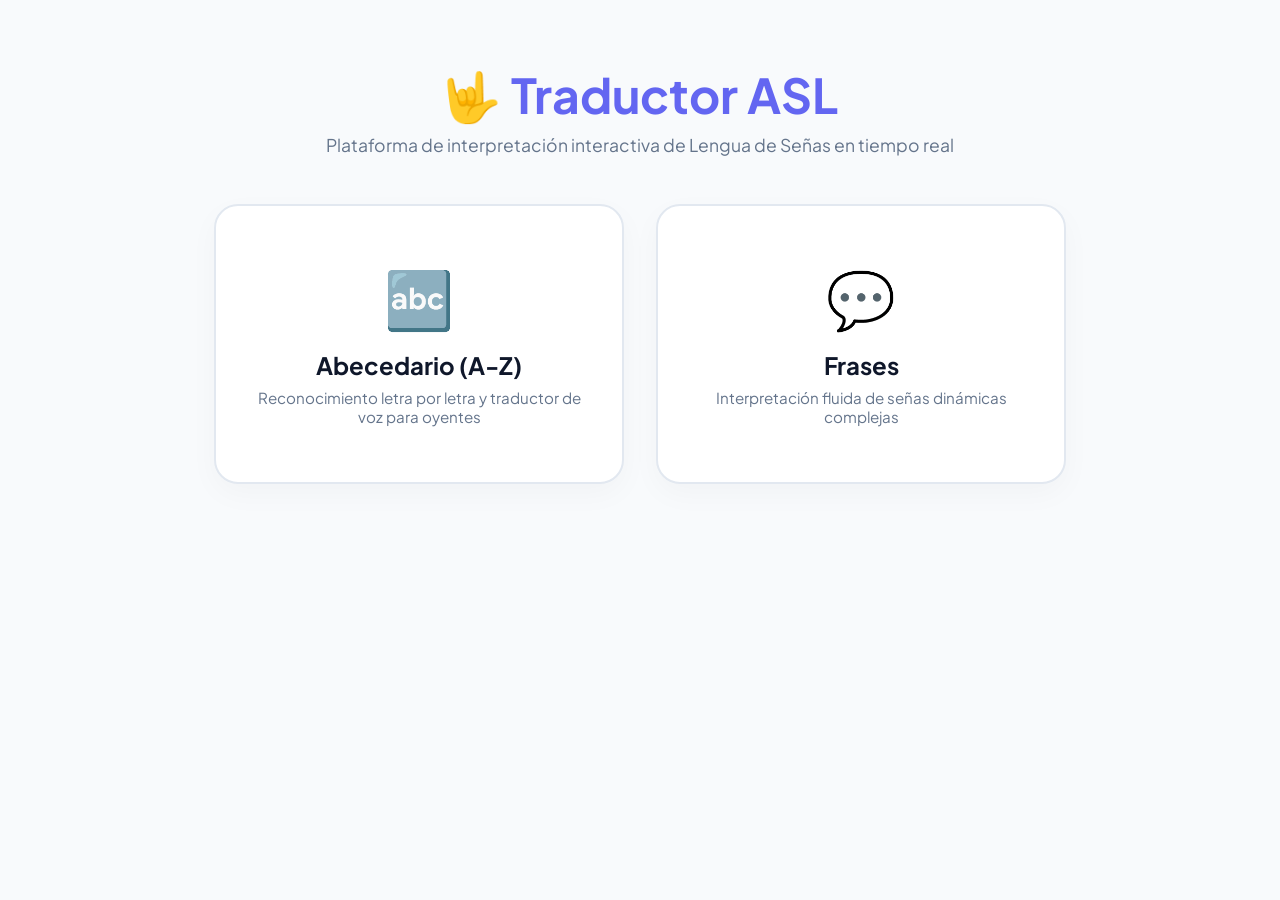
==== index.html @ 64b0106a "Add files via upload" ====
<!DOCTYPE html>
<html lang="es">
<head>
  <meta charset="UTF-8">
  <meta name="viewport" content="width=device-width, initial-scale=1.0">
  <title>Traductor ASL - Inicio</title>
  <link href="https://fonts.googleapis.com/css2?family=Plus+Jakarta+Sans:wght@400;600;700&display=swap" rel="stylesheet">
  <link rel="stylesheet" href="style.css">
  <style>
    .hero-container {
      width: 100%;
      max-width: 900px;
      margin-top: 4rem;
      text-align: center;
      padding: 0 1.5rem;
    }
    .hero-title { font-size: 3rem; font-weight: 700; color: #6366f1; margin-bottom: 0.5rem; }
    .hero-subtitle { font-size: 1.1rem; color: #64748b; margin-bottom: 3rem; }
    .nav-grid { display: grid; grid-template-columns: 1fr 1fr; gap: 2rem; width: 100%; }
    .nav-card {
      background: white; border: 2px solid #e2e8f0; border-radius: 24px;
      padding: 3.5rem 2rem; text-decoration: none; color: #0f172a; text-align: center;
      transition: all 0.3s ease; box-shadow: 0 10px 30px rgba(0,0,0,0.03);
    }
    .nav-card:hover {
      border-color: #6366f1; transform: translateY(-5px);
      box-shadow: 0 20px 40px rgba(99, 102, 241, 0.12);
    }
    .nav-icon { font-size: 3.5rem; margin-bottom: 1rem; }
    .nav-card h3 { font-size: 1.5rem; font-weight: 700; margin-bottom: 0.5rem; }
    .nav-card p { color: #64748b; font-size: 0.95rem; }
  </style>
</head>
<body>
  <div class="hero-container">
    <h1 class="hero-title">🤟 Traductor ASL</h1>
    <p class="hero-subtitle">Plataforma de interpretación interactiva de Lengua de Señas en tiempo real</p>
    
    <div class="nav-grid">
      <a href="abecedario.html" class="nav-card">
        <div class="nav-icon">🔤</div>
        <h3>Abecedario (A-Z)</h3>
        <p>Reconocimiento letra por letra y traductor de voz para oyentes</p>
      </a>
      <a href="frases.html" class="nav-card">
        <div class="nav-icon">💬</div>
        <h3>Frases</h3>
        <p>Interpretación fluida de señas dinámicas complejas</p>
      </a>
    </div>
  </div>
</body>
</html>
---- style.css ----
:root {
  --primary: #6366f1;
  --primary-hover: #4f46e5;
  --bg-color: #f8fafc;
  --card-bg: #ffffff;
  --text-main: #0f172a;
  --text-muted: #64748b;
  --accent-green: #10b981;
  --accent-red: #ef4444;
  --border: #e2e8f0;
  --radius: 16px;
}

* { 
  box-sizing: border-box; 
  margin: 0; 
  padding: 0; 
  font-family: 'Plus Jakarta Sans', sans-serif;
  -webkit-tap-highlight-color: transparent;
}

body {
  background-color: var(--bg-color);
  color: var(--text-main);
  min-height: 100vh;
  display: flex;
  flex-direction: column;
  align-items: center;
}

header {
  width: 100%;
  background: var(--card-bg);
  padding: 1rem 1.2rem;
  display: flex;
  justify-content: space-between;
  align-items: center;
  border-bottom: 1px solid var(--border);
  position: sticky;
  top: 0;
  z-index: 100;
}

.brand-title {
  font-size: 1.1rem;
  font-weight: 700;
  color: var(--primary);
}

.back-btn {
  text-decoration: none;
  color: var(--text-muted);
  font-weight: 600;
  font-size: 0.9rem;
}

/* CONTENEDOR RESPONSIVO */
.dashboard-container {
  width: 100%;
  max-width: 1200px;
  padding: 1rem;
  display: grid;
  grid-template-columns: 1fr;
  gap: 1.2rem;
}

.card {
  background: var(--card-bg);
  border-radius: var(--radius);
  border: 1px solid var(--border);
  padding: 1.2rem;
  box-shadow: 0 4px 15px rgba(0, 0, 0, 0.03);
  display: flex;
  flex-direction: column;
  gap: 1rem;
}

/* ADAPTACIÓN DE CÁMARA PARA MÓVIL */
.video-wrapper {
  position: relative;
  width: 100%;
  aspect-ratio: 4 / 3;
  background: #090d16;
  border-radius: 12px;
  overflow: hidden;
}

video { display: none; }
canvas { 
  width: 100%; 
  height: 100%; 
  transform: scaleX(-1); 
  object-fit: cover; 
}

.prediction-badge { 
  text-align: center; 
}

.predicted-text {
  font-size: 1.8rem;
  font-weight: 700;
  color: var(--primary);
  min-height: 2.4rem;
}

.confidence-text {
  color: var(--text-muted);
  font-size: 0.85rem;
  font-weight: 600;
}

.section-title {
  font-size: 1rem;
  font-weight: 700;
  color: var(--text-main);
}

.sentence-box, .stt-box {
  width: 100%;
  min-height: 90px;
  background: #f1f5f9;
  border: 2px dashed #cbd5e1;
  border-radius: 12px;
  padding: 1rem;
  font-size: 1.1rem;
  font-weight: 600;
  color: var(--text-main);
  word-wrap: break-word;
}

.stt-box {
  background: #eef2ff;
  border: none;
  color: var(--primary);
  display: flex;
  align-items: center;
  justify-content: center;
  text-align: center;
}

/* BOTONES TÁCTILES GRANDES (MÍNIMO 48PX DE ALTO) */
.action-grid {
  display: grid;
  grid-template-columns: 1fr 1fr;
  gap: 0.6rem;
}

.btn-action {
  border: none;
  min-height: 48px;
  padding: 0.75rem;
  border-radius: 10px;
  font-weight: 600;
  font-size: 0.85rem;
  cursor: pointer;
  background: #f1f5f9;
  color: var(--text-main);
  touch-action: manipulation;
}

.btn-primary { background: var(--primary); color: white; }
.btn-danger { background: #fee2e2; color: var(--accent-red); }

.btn-mic {
  width: 100%;
  min-height: 52px;
  background: var(--accent-green);
  color: white;
  border: none;
  padding: 0.8rem;
  border-radius: 12px;
  font-weight: 700;
  font-size: 1rem;
  cursor: pointer;
  display: flex;
  align-items: center;
  justify-content: center;
  gap: 0.5rem;
  touch-action: manipulation;
}

.btn-mic.recording {
  background: var(--accent-red);
}

/* PANTALLAS DE ESCRITORIO / TABLETS GRANDES (> 900PX) */
@media (min-width: 900px) {
  .dashboard-container {
    grid-template-columns: 1.2fr 1fr;
    padding: 2.5rem 1.5rem;
    gap: 2rem;
  }

  .card { padding: 1.8rem; }
  .predicted-text { font-size: 2.4rem; }
  .section-title { font-size: 1.1rem; }
}
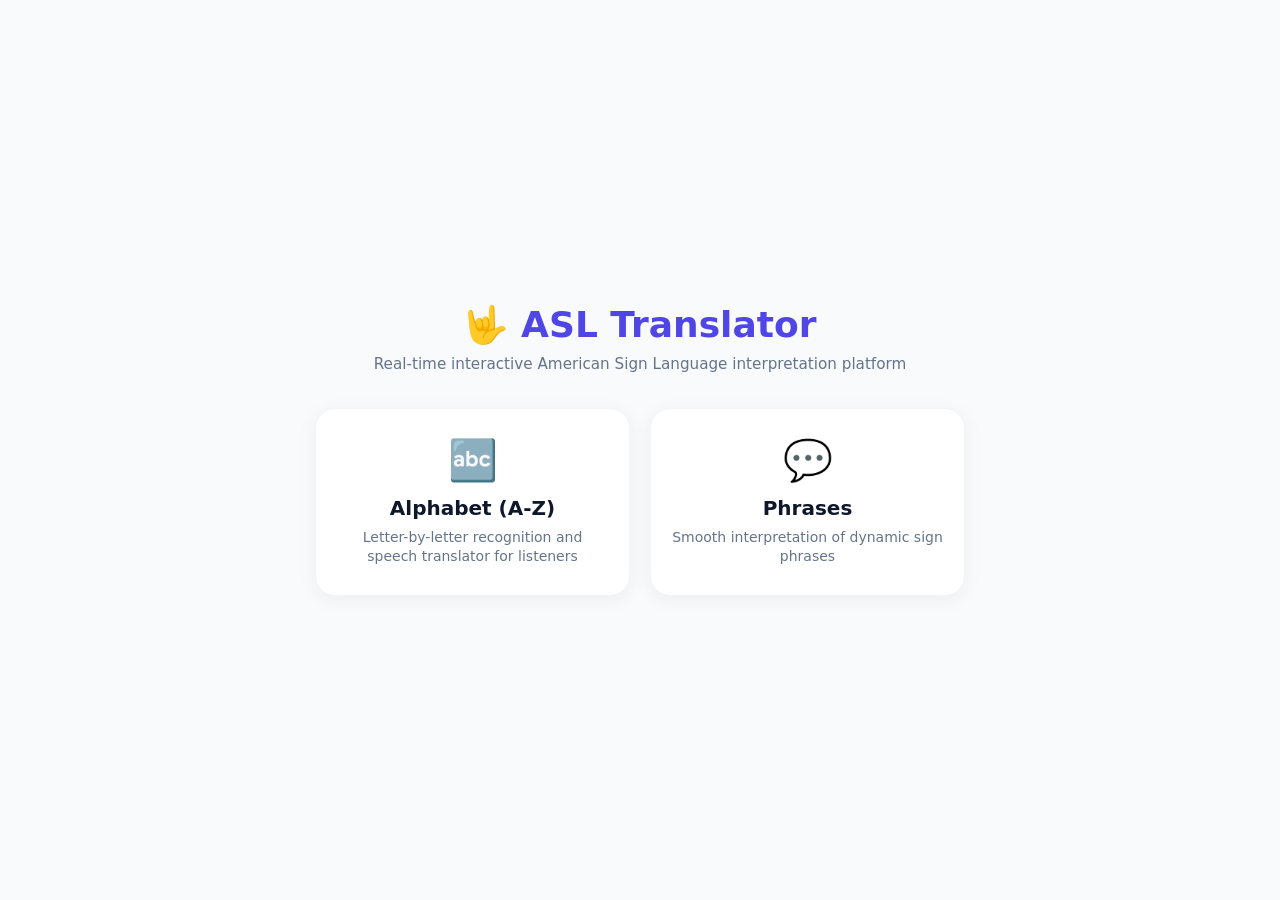
==== commit 3704ed2e: "Add files via upload" ====
--- a/index.html
+++ b/index.html
@@ -1,53 +1,31 @@
 <!DOCTYPE html>
-<html lang="es">
+<html lang="en">
 <head>
   <meta charset="UTF-8">
   <meta name="viewport" content="width=device-width, initial-scale=1.0">
-  <title>Traductor ASL - Inicio</title>
-  <link href="https://fonts.googleapis.com/css2?family=Plus+Jakarta+Sans:wght@400;600;700&display=swap" rel="stylesheet">
+  <title>ASL Translator</title>
   <link rel="stylesheet" href="style.css">
-  <style>
-    .hero-container {
-      width: 100%;
-      max-width: 900px;
-      margin-top: 4rem;
-      text-align: center;
-      padding: 0 1.5rem;
-    }
-    .hero-title { font-size: 3rem; font-weight: 700; color: #6366f1; margin-bottom: 0.5rem; }
-    .hero-subtitle { font-size: 1.1rem; color: #64748b; margin-bottom: 3rem; }
-    .nav-grid { display: grid; grid-template-columns: 1fr 1fr; gap: 2rem; width: 100%; }
-    .nav-card {
-      background: white; border: 2px solid #e2e8f0; border-radius: 24px;
-      padding: 3.5rem 2rem; text-decoration: none; color: #0f172a; text-align: center;
-      transition: all 0.3s ease; box-shadow: 0 10px 30px rgba(0,0,0,0.03);
-    }
-    .nav-card:hover {
-      border-color: #6366f1; transform: translateY(-5px);
-      box-shadow: 0 20px 40px rgba(99, 102, 241, 0.12);
-    }
-    .nav-icon { font-size: 3.5rem; margin-bottom: 1rem; }
-    .nav-card h3 { font-size: 1.5rem; font-weight: 700; margin-bottom: 0.5rem; }
-    .nav-card p { color: #64748b; font-size: 0.95rem; }
-  </style>
 </head>
 <body>
-  <div class="hero-container">
-    <h1 class="hero-title">🤟 Traductor ASL</h1>
-    <p class="hero-subtitle">Plataforma de interpretación interactiva de Lengua de Señas en tiempo real</p>
-    
-    <div class="nav-grid">
-      <a href="abecedario.html" class="nav-card">
-        <div class="nav-icon">🔤</div>
-        <h3>Abecedario (A-Z)</h3>
-        <p>Reconocimiento letra por letra y traductor de voz para oyentes</p>
+  <main class="main-container">
+    <header class="header">
+      <h1>🤟 ASL Translator</h1>
+      <p>Real-time interactive American Sign Language interpretation platform</p>
+    </header>
+
+    <div class="card-grid">
+      <a href="abecedario.html" class="card">
+        <div class="card-icon">🔤</div>
+        <h2>Alphabet (A-Z)</h2>
+        <p>Letter-by-letter recognition and speech translator for listeners</p>
       </a>
-      <a href="frases.html" class="nav-card">
-        <div class="nav-icon">💬</div>
-        <h3>Frases</h3>
-        <p>Interpretación fluida de señas dinámicas complejas</p>
+
+      <a href="frases.html" class="card">
+        <div class="card-icon">💬</div>
+        <h2>Phrases</h2>
+        <p>Smooth interpretation of dynamic sign phrases</p>
       </a>
     </div>
-  </div>
+  </main>
 </body>
 </html>
--- a/style.css
+++ b/style.css
@@ -1,198 +1,101 @@
-:root {
-  --primary: #6366f1;
-  --primary-hover: #4f46e5;
-  --bg-color: #f8fafc;
-  --card-bg: #ffffff;
-  --text-main: #0f172a;
-  --text-muted: #64748b;
-  --accent-green: #10b981;
-  --accent-red: #ef4444;
-  --border: #e2e8f0;
-  --radius: 16px;
-}
-
-* { 
-  box-sizing: border-box; 
-  margin: 0; 
-  padding: 0; 
-  font-family: 'Plus Jakarta Sans', sans-serif;
-  -webkit-tap-highlight-color: transparent;
+* {
+  box-sizing: border-box;
+  margin: 0;
+  padding: 0;
+  font-family: system-ui, -apple-system, BlinkMacSystemFont, 'Segoe UI', Roboto, sans-serif;
 }
 
 body {
-  background-color: var(--bg-color);
-  color: var(--text-main);
+  background-color: #f8fafc;
+  color: #0f172a;
   min-height: 100vh;
+  display: flex;
+  justify-content: center;
+  align-items: center;
+  padding: 1.5rem 1rem;
+}
+
+.main-container {
+  width: 100%;
+  max-width: 480px;
   display: flex;
   flex-direction: column;
   align-items: center;
+  text-align: center;
 }
 
-header {
-  width: 100%;
-  background: var(--card-bg);
-  padding: 1rem 1.2rem;
-  display: flex;
-  justify-content: space-between;
-  align-items: center;
-  border-bottom: 1px solid var(--border);
-  position: sticky;
-  top: 0;
-  z-index: 100;
+.header {
+  margin-bottom: 2rem;
 }
 
-.brand-title {
-  font-size: 1.1rem;
-  font-weight: 700;
-  color: var(--primary);
+.header h1 {
+  font-size: 2.25rem;
+  font-weight: 800;
+  color: #4f46e5;
+  margin-bottom: 0.5rem;
 }
 
-.back-btn {
-  text-decoration: none;
-  color: var(--text-muted);
-  font-weight: 600;
-  font-size: 0.9rem;
+.header p {
+  color: #64748b;
+  font-size: 0.95rem;
+  line-height: 1.4;
+  padding: 0 0.5rem;
 }
 
-/* CONTENEDOR RESPONSIVO */
-.dashboard-container {
+.card-grid {
+  display: flex;
+  flex-direction: column;
+  gap: 1.25rem;
   width: 100%;
-  max-width: 1200px;
-  padding: 1rem;
-  display: grid;
-  grid-template-columns: 1fr;
-  gap: 1.2rem;
 }
 
 .card {
-  background: var(--card-bg);
-  border-radius: var(--radius);
-  border: 1px solid var(--border);
-  padding: 1.2rem;
-  box-shadow: 0 4px 15px rgba(0, 0, 0, 0.03);
+  background: #ffffff;
+  padding: 1.75rem 1.25rem;
+  border-radius: 20px;
+  box-shadow: 0 4px 20px rgba(0, 0, 0, 0.05);
+  border: 1px solid #f1f5f9;
+  text-decoration: none;
+  color: inherit;
   display: flex;
   flex-direction: column;
-  gap: 1rem;
+  align-items: center;
+  transition: transform 0.2s ease, box-shadow 0.2s ease;
 }
 
-/* ADAPTACIÓN DE CÁMARA PARA MÓVIL */
-.video-wrapper {
-  position: relative;
-  width: 100%;
-  aspect-ratio: 4 / 3;
-  background: #090d16;
-  border-radius: 12px;
-  overflow: hidden;
+.card:active {
+  transform: scale(0.98);
 }
 
-video { display: none; }
-canvas { 
-  width: 100%; 
-  height: 100%; 
-  transform: scaleX(-1); 
-  object-fit: cover; 
+.card-icon {
+  font-size: 2.5rem;
+  margin-bottom: 0.75rem;
 }
 
-.prediction-badge { 
-  text-align: center; 
+.card h2 {
+  font-size: 1.25rem;
+  font-weight: 700;
+  color: #0f172a;
+  margin-bottom: 0.5rem;
 }
 
-.predicted-text {
-  font-size: 1.8rem;
-  font-weight: 700;
-  color: var(--primary);
-  min-height: 2.4rem;
+.card p {
+  font-size: 0.875rem;
+  color: #64748b;
+  line-height: 1.4;
 }
 
-.confidence-text {
-  color: var(--text-muted);
-  font-size: 0.85rem;
-  font-weight: 600;
-}
-
-.section-title {
-  font-size: 1rem;
-  font-weight: 700;
-  color: var(--text-main);
-}
-
-.sentence-box, .stt-box {
-  width: 100%;
-  min-height: 90px;
-  background: #f1f5f9;
-  border: 2px dashed #cbd5e1;
-  border-radius: 12px;
-  padding: 1rem;
-  font-size: 1.1rem;
-  font-weight: 600;
-  color: var(--text-main);
-  word-wrap: break-word;
-}
-
-.stt-box {
-  background: #eef2ff;
-  border: none;
-  color: var(--primary);
-  display: flex;
-  align-items: center;
-  justify-content: center;
-  text-align: center;
-}
-
-/* BOTONES TÁCTILES GRANDES (MÍNIMO 48PX DE ALTO) */
-.action-grid {
-  display: grid;
-  grid-template-columns: 1fr 1fr;
-  gap: 0.6rem;
-}
-
-.btn-action {
-  border: none;
-  min-height: 48px;
-  padding: 0.75rem;
-  border-radius: 10px;
-  font-weight: 600;
-  font-size: 0.85rem;
-  cursor: pointer;
-  background: #f1f5f9;
-  color: var(--text-main);
-  touch-action: manipulation;
-}
-
-.btn-primary { background: var(--primary); color: white; }
-.btn-danger { background: #fee2e2; color: var(--accent-red); }
-
-.btn-mic {
-  width: 100%;
-  min-height: 52px;
-  background: var(--accent-green);
-  color: white;
-  border: none;
-  padding: 0.8rem;
-  border-radius: 12px;
-  font-weight: 700;
-  font-size: 1rem;
-  cursor: pointer;
-  display: flex;
-  align-items: center;
-  justify-content: center;
-  gap: 0.5rem;
-  touch-action: manipulation;
-}
-
-.btn-mic.recording {
-  background: var(--accent-red);
-}
-
-/* PANTALLAS DE ESCRITORIO / TABLETS GRANDES (> 900PX) */
-@media (min-width: 900px) {
-  .dashboard-container {
-    grid-template-columns: 1.2fr 1fr;
-    padding: 2.5rem 1.5rem;
-    gap: 2rem;
+/* Pantallas más anchas (Tablets/PC) */
+@media (min-width: 640px) {
+  .main-container {
+    max-width: 650px;
   }
-
-  .card { padding: 1.8rem; }
-  .predicted-text { font-size: 2.4rem; }
-  .section-title { font-size: 1.1rem; }
+  
+  .card-grid {
+    flex-direction: row;
+  }
+  
+  .card {
+    flex: 1;
+  }
 }
